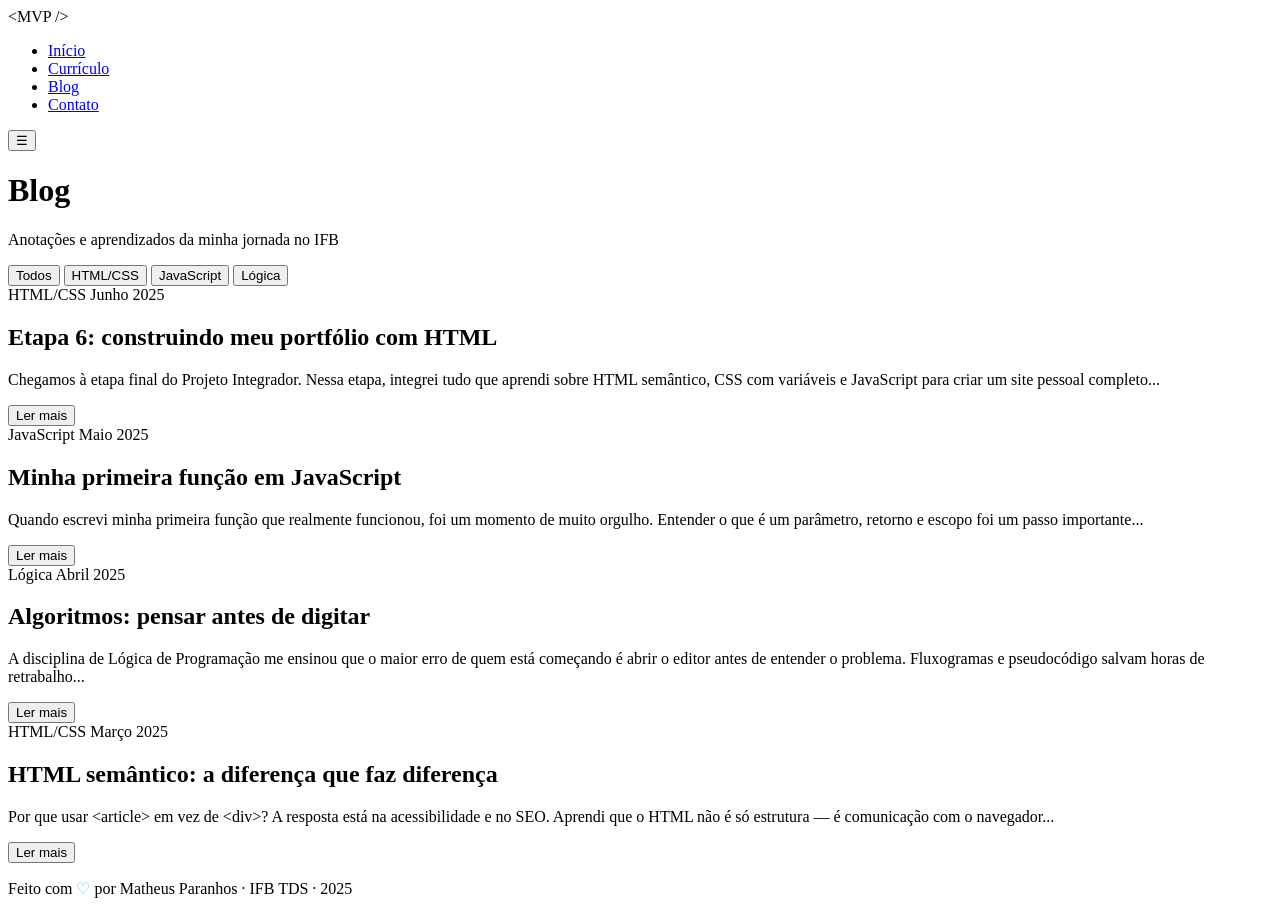
==== blog.html @ c44d76ab "Atualização" ====
<!DOCTYPE html>
<html lang="pt-BR">
<head>
  <meta charset="UTF-8">
  <meta name="viewport" content="width=device-width, initial-scale=1.0">
  <title>Blog — Matheus Paranhos</title>
  <link rel="preconnect" href="https://fonts.googleapis.com">
  <link href="https://fonts.googleapis.com/css2?family=Space+Grotesk:wght@400;600;700&family=Inter:wght@300;400;500&display=swap" rel="stylesheet">
  <link rel="stylesheet" href="style.css">
</head>
<body>

  <nav class="navbar">
    <span class="nav-logo">&lt;MVP /&gt;</span>
    <ul class="nav-links">
      <li><a href="index.html">Início</a></li>
      <li><a href="curriculo.html">Currículo</a></li>
      <li><a href="blog.html" class="active">Blog</a></li>
      <li><a href="contato.html">Contato</a></li>
    </ul>
    <button class="nav-toggle" onclick="toggleMenu()">☰</button>
  </nav>

  <div class="page-header">
    <h1>Blog</h1>
    <p>Anotações e aprendizados da minha jornada no IFB</p>
  </div>

  <main class="blog-container">

    <div class="blog-filter">
      <button class="filter-btn active" onclick="filterPosts('all', this)">Todos</button>
      <button class="filter-btn" onclick="filterPosts('html', this)">HTML/CSS</button>
      <button class="filter-btn" onclick="filterPosts('js', this)">JavaScript</button>
      <button class="filter-btn" onclick="filterPosts('logica', this)">Lógica</button>
    </div>

    <div class="blog-grid" id="blogGrid">

      <article class="blog-post reveal" data-category="html">
        <div class="post-meta">
          <span class="post-category html-tag">HTML/CSS</span>
          <span class="post-date">Junho 2025</span>
        </div>
        <h2>Etapa 6: construindo meu portfólio com HTML</h2>
        <p>Chegamos à etapa final do Projeto Integrador. Nessa etapa, integrei tudo que aprendi
        sobre HTML semântico, CSS com variáveis e JavaScript para criar um site pessoal completo...</p>
        <button class="btn-read" onclick="openPost(this)">Ler mais</button>
        <div class="post-full" style="display:none">
          <p>A etapa 6 do Projeto Integrador foi a mais desafiadora e também a mais recompensadora.
          Precisei criar quatro páginas HTML integradas: início, currículo, blog e contato.
          Aprendi como organizar o código com um arquivo CSS e JS compartilhado, o que economiza
          muito trabalho e mantém o visual consistente.</p>
          <p>O maior desafio foi fazer a responsividade funcionar em celulares. Aprendi sobre
          media queries e como o CSS muda o comportamento dos elementos em telas pequenas.</p>
        </div>
      </article>

      <article class="blog-post reveal" data-category="js">
        <div class="post-meta">
          <span class="post-category js-tag">JavaScript</span>
          <span class="post-date">Maio 2025</span>
        </div>
        <h2>Minha primeira função em JavaScript</h2>
        <p>Quando escrevi minha primeira função que realmente funcionou, foi um momento de muito
        orgulho. Entender o que é um parâmetro, retorno e escopo foi um passo importante...</p>
        <button class="btn-read" onclick="openPost(this)">Ler mais</button>
        <div class="post-full" style="display:none">
          <p>Lógica de Programação I me ensinou que programar não é só escrever código —
          é pensar de forma estruturada antes mesmo de abrir o editor. A função é a menor
          unidade de organização do código, e entendê-la mudou a forma como vejo problemas.</p>
          <p>Dica que aprendi: antes de programar, escreva em português o que a função precisa
          fazer. Parece simples, mas evita muita confusão.</p>
        </div>
      </article>

      <article class="blog-post reveal" data-category="logica">
        <div class="post-meta">
          <span class="post-category logica-tag">Lógica</span>
          <span class="post-date">Abril 2025</span>
        </div>
        <h2>Algoritmos: pensar antes de digitar</h2>
        <p>A disciplina de Lógica de Programação me ensinou que o maior erro de quem está
        começando é abrir o editor antes de entender o problema. Fluxogramas e pseudocódigo
        salvam horas de retrabalho...</p>
        <button class="btn-read" onclick="openPost(this)">Ler mais</button>
        <div class="post-full" style="display:none">
          <p>Fluxograma não é coisa antiga ou inútil. É a ferramenta mais honesta que existe
          para visualizar a lógica antes de traduzir para qualquer linguagem. Erros de lógica
          são muito mais baratos de corrigir no papel do que no código.</p>
          <p>Na aula de Introdução à Informática, descobri como computadores funcionam por baixo
          dos panos — e isso mudou completamente como eu enxergo o que escrevo.</p>
        </div>
      </article>

      <article class="blog-post reveal" data-category="html">
        <div class="post-meta">
          <span class="post-category html-tag">HTML/CSS</span>
          <span class="post-date">Março 2025</span>
        </div>
        <h2>HTML semântico: a diferença que faz diferença</h2>
        <p>Por que usar &lt;article&gt; em vez de &lt;div&gt;? A resposta está na acessibilidade
        e no SEO. Aprendi que o HTML não é só estrutura — é comunicação com o navegador...</p>
        <button class="btn-read" onclick="openPost(this)">Ler mais</button>
        <div class="post-full" style="display:none">
          <p>Tags como header, main, footer, nav, section e article dizem ao navegador o que
          cada parte da página significa. Um leitor de tela para pessoas cegas usa essas
          informações para navegar corretamente.</p>
          <p>Quando aprendi isso, percebi que escrever HTML com divs para tudo é como escrever
          um livro sem capítulos, parágrafos ou títulos. O conteúdo até está lá, mas ninguém
          consegue se orientar.</p>
        </div>
      </article>

    </div>
  </main>

  <footer class="footer">
    <p>Feito com <span style="color:#4fc3f7">&#9825;</span> por Matheus Paranhos · IFB TDS · 2025</p>
  </footer>

  <script src="main.js"></script>
</body>
</html>
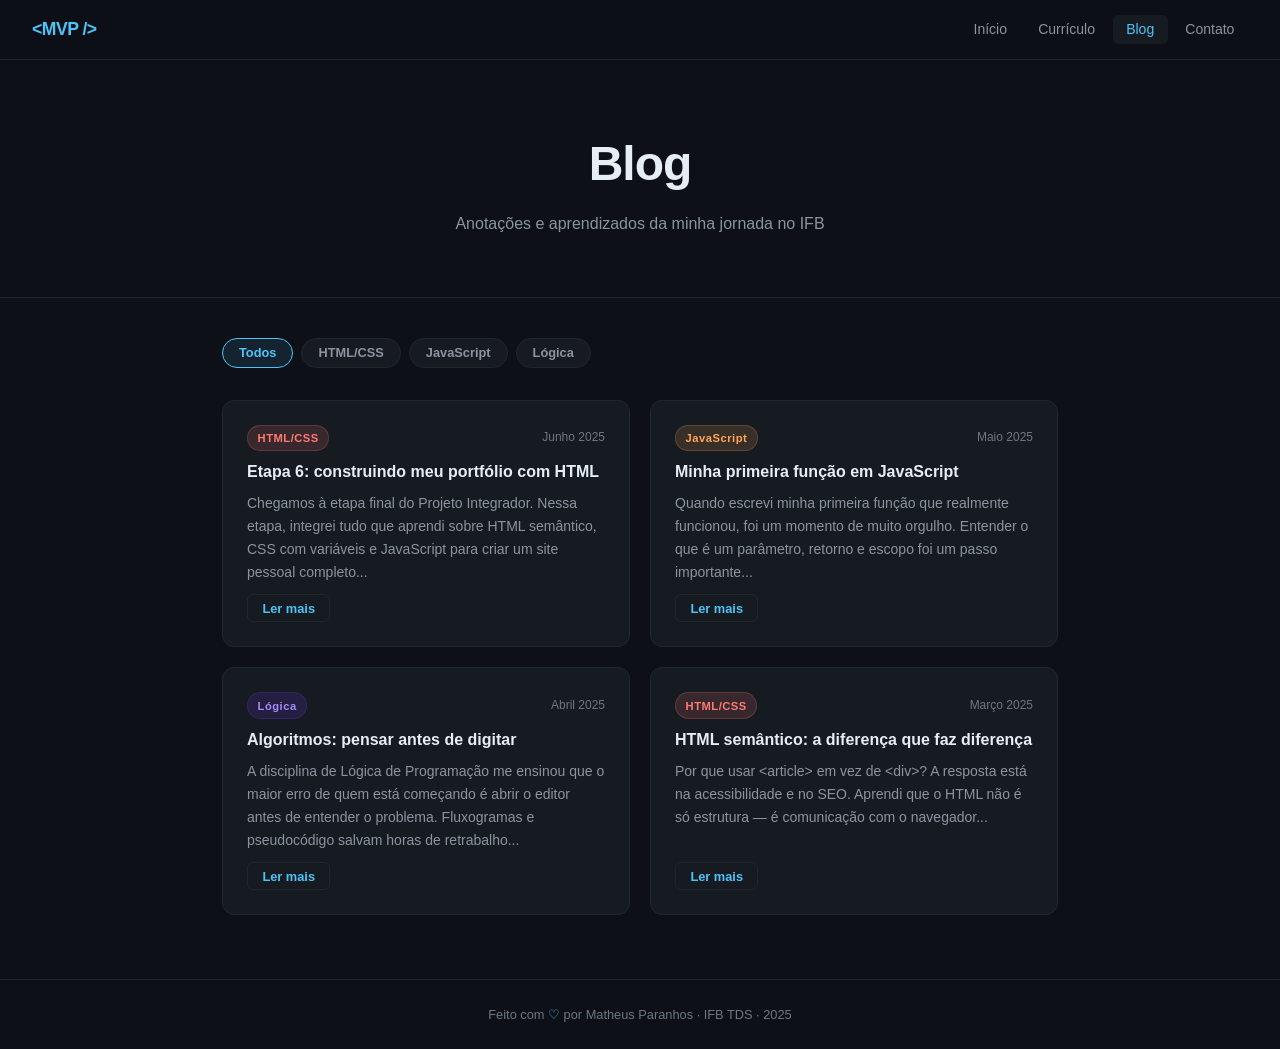
==== commit 2af116d9: "Atualização" ====
--- a/blog.html
+++ b/blog.html
@@ -6,7 +6,7 @@
   <title>Blog — Matheus Paranhos</title>
   <link rel="preconnect" href="https://fonts.googleapis.com">
   <link href="https://fonts.googleapis.com/css2?family=Space+Grotesk:wght@400;600;700&family=Inter:wght@300;400;500&display=swap" rel="stylesheet">
-  <link rel="stylesheet" href="style.css">
+  <link rel="stylesheet" href="assets/css/estilo.css">
 </head>
 <body>
 
@@ -119,6 +119,6 @@
     <p>Feito com <span style="color:#4fc3f7">&#9825;</span> por Matheus Paranhos · IFB TDS · 2025</p>
   </footer>
 
-  <script src="main.js"></script>
+  <script src="assets/js/app.js"></script>
 </body>
 </html>
--- a/assets/css/estilo.css
+++ b/assets/css/estilo.css
@@ -0,0 +1,840 @@
+/* =========================================
+   DESIGN SYSTEM — Matheus Paranhos · IFB
+   ========================================= */
+
+:root {
+  --bg:        #0d1117;
+  --bg-card:   #161b22;
+  --bg-hover:  #1c2230;
+  --border:    #21262d;
+  --accent:    #4fc3f7;
+  --accent2:   #7c3aed;
+  --green:     #3fb950;
+  --text:      #e6edf3;
+  --text-muted:#8b949e;
+  --text-dim:  #6e7681;
+  --danger:    #f85149;
+
+  --font-display: 'Space Grotesk', sans-serif;
+  --font-body:    'Inter', sans-serif;
+
+  --radius:    12px;
+  --radius-sm: 6px;
+  --transition: 0.25s ease;
+}
+
+/* ── Reset ── */
+*, *::before, *::after { box-sizing: border-box; margin: 0; padding: 0; }
+
+html { scroll-behavior: smooth; }
+
+body {
+  font-family: var(--font-body);
+  background: var(--bg);
+  color: var(--text);
+  line-height: 1.65;
+  min-height: 100vh;
+}
+
+a { text-decoration: none; color: inherit; }
+ul { list-style: none; }
+img { max-width: 100%; display: block; }
+
+/* ── Scrollbar ── */
+::-webkit-scrollbar { width: 6px; }
+::-webkit-scrollbar-track { background: var(--bg); }
+::-webkit-scrollbar-thumb { background: var(--border); border-radius: 3px; }
+
+/* =========================================
+   NAVBAR
+   ========================================= */
+.navbar {
+  position: sticky;
+  top: 0;
+  z-index: 100;
+  display: flex;
+  align-items: center;
+  justify-content: space-between;
+  padding: 0 2rem;
+  height: 60px;
+  background: rgba(13,17,23,0.85);
+  backdrop-filter: blur(12px);
+  border-bottom: 1px solid var(--border);
+}
+
+.nav-logo {
+  font-family: var(--font-display);
+  font-weight: 700;
+  font-size: 1.1rem;
+  color: var(--accent);
+  letter-spacing: -0.5px;
+}
+
+.nav-links {
+  display: flex;
+  gap: 0.25rem;
+}
+
+.nav-links a {
+  font-size: 0.875rem;
+  font-weight: 500;
+  padding: 0.4rem 0.85rem;
+  border-radius: var(--radius-sm);
+  color: var(--text-muted);
+  transition: color var(--transition), background var(--transition);
+}
+
+.nav-links a:hover,
+.nav-links a.active {
+  color: var(--text);
+  background: var(--bg-card);
+}
+
+.nav-links a.active {
+  color: var(--accent);
+}
+
+.nav-toggle {
+  display: none;
+  background: none;
+  border: none;
+  color: var(--text);
+  font-size: 1.4rem;
+  cursor: pointer;
+}
+
+/* =========================================
+   BUTTONS
+   ========================================= */
+.btn-primary {
+  display: inline-flex;
+  align-items: center;
+  gap: 0.4rem;
+  background: var(--accent);
+  color: #0d1117;
+  font-family: var(--font-display);
+  font-weight: 700;
+  font-size: 0.875rem;
+  padding: 0.65rem 1.4rem;
+  border-radius: var(--radius-sm);
+  border: none;
+  cursor: pointer;
+  transition: opacity var(--transition), transform var(--transition);
+}
+
+.btn-primary:hover { opacity: 0.88; transform: translateY(-1px); }
+
+.btn-ghost {
+  display: inline-flex;
+  align-items: center;
+  gap: 0.4rem;
+  background: transparent;
+  color: var(--text);
+  font-family: var(--font-display);
+  font-weight: 600;
+  font-size: 0.875rem;
+  padding: 0.65rem 1.4rem;
+  border-radius: var(--radius-sm);
+  border: 1px solid var(--border);
+  cursor: pointer;
+  transition: border-color var(--transition), color var(--transition);
+}
+
+.btn-ghost:hover { border-color: var(--accent); color: var(--accent); }
+
+/* =========================================
+   TAGS / BADGES
+   ========================================= */
+.tag {
+  display: inline-block;
+  font-size: 0.72rem;
+  font-weight: 600;
+  padding: 0.2rem 0.65rem;
+  border-radius: 99px;
+  background: rgba(79,195,247,0.12);
+  color: var(--accent);
+  border: 1px solid rgba(79,195,247,0.2);
+  letter-spacing: 0.3px;
+}
+
+/* =========================================
+   PAGE HEADER (páginas internas)
+   ========================================= */
+.page-header {
+  text-align: center;
+  padding: 4rem 2rem 2.5rem;
+  border-bottom: 1px solid var(--border);
+}
+
+.page-header h1 {
+  font-family: var(--font-display);
+  font-size: clamp(2rem, 5vw, 3rem);
+  font-weight: 700;
+  letter-spacing: -1px;
+  margin-bottom: 0.5rem;
+}
+
+.page-header p {
+  color: var(--text-muted);
+  font-size: 1rem;
+  margin-bottom: 1.2rem;
+}
+
+/* =========================================
+   HERO — index.html
+   ========================================= */
+.hero {
+  min-height: calc(100vh - 60px);
+  display: grid;
+  grid-template-columns: 1fr 1fr;
+  align-items: center;
+  gap: 3rem;
+  padding: 4rem 6vw;
+  position: relative;
+  overflow: hidden;
+}
+
+.hero::before {
+  content: '';
+  position: absolute;
+  top: -200px;
+  right: -200px;
+  width: 600px;
+  height: 600px;
+  background: radial-gradient(circle, rgba(79,195,247,0.07) 0%, transparent 70%);
+  pointer-events: none;
+}
+
+.hero-eyebrow {
+  font-size: 0.875rem;
+  font-weight: 500;
+  color: var(--accent);
+  letter-spacing: 1px;
+  text-transform: uppercase;
+  margin-bottom: 0.5rem;
+}
+
+.hero-name {
+  font-family: var(--font-display);
+  font-size: clamp(2.5rem, 5vw, 4rem);
+  font-weight: 700;
+  line-height: 1.1;
+  letter-spacing: -2px;
+  margin-bottom: 1rem;
+}
+
+.accent { color: var(--accent); }
+
+.hero-sub {
+  color: var(--text-muted);
+  font-size: 1.05rem;
+  margin-bottom: 1.5rem;
+}
+
+.hero-tags { display: flex; flex-wrap: wrap; gap: 0.5rem; margin-bottom: 2rem; }
+
+.hero-ctas { display: flex; gap: 0.75rem; flex-wrap: wrap; }
+
+/* Code card */
+.hero-code {
+  display: flex;
+  justify-content: center;
+}
+
+.code-card {
+  background: var(--bg-card);
+  border: 1px solid var(--border);
+  border-radius: var(--radius);
+  padding: 1.5rem 1.75rem;
+  font-family: 'Courier New', monospace;
+  font-size: 0.85rem;
+  line-height: 1.9;
+  width: 100%;
+  max-width: 400px;
+  position: relative;
+  overflow: hidden;
+}
+
+.code-card::before {
+  content: '● ● ●';
+  display: block;
+  color: var(--text-dim);
+  letter-spacing: 6px;
+  font-size: 0.6rem;
+  margin-bottom: 1rem;
+}
+
+.code-comment { color: var(--text-dim); font-style: italic; }
+.code-kw      { color: #ff7b72; }
+.code-var     { color: #ffa657; }
+.code-key     { color: #79c0ff; }
+.code-str     { color: var(--green); }
+.code-bool    { color: #d2a8ff; }
+.code-fn      { color: #ffa657; }
+
+/* Cards section */
+.cards-section {
+  display: grid;
+  grid-template-columns: repeat(3, 1fr);
+  gap: 1rem;
+  padding: 3rem 6vw 4rem;
+  border-top: 1px solid var(--border);
+}
+
+.card {
+  background: var(--bg-card);
+  border: 1px solid var(--border);
+  border-radius: var(--radius);
+  padding: 2rem 1.5rem;
+  cursor: pointer;
+  transition: border-color var(--transition), transform var(--transition), background var(--transition);
+}
+
+.card:hover {
+  border-color: var(--accent);
+  background: var(--bg-hover);
+  transform: translateY(-3px);
+}
+
+.card-icon { font-size: 1.8rem; margin-bottom: 0.75rem; }
+.card h3 {
+  font-family: var(--font-display);
+  font-size: 1.05rem;
+  font-weight: 700;
+  margin-bottom: 0.4rem;
+}
+.card p { font-size: 0.875rem; color: var(--text-muted); }
+
+/* =========================================
+   CURRÍCULO — curriculo.html
+   ========================================= */
+
+/* Foto de perfil */
+.profile-photo-area {
+  display: flex;
+  flex-direction: column;
+  align-items: center;
+  padding: 2.5rem 2rem 0;
+}
+
+.profile-photo-wrap {
+  width: 120px;
+  height: 120px;
+  border-radius: 50%;
+  border: 3px solid var(--accent);
+  background: var(--bg-card);
+  overflow: hidden;
+  display: flex;
+  align-items: center;
+  justify-content: center;
+  position: relative;
+  cursor: pointer;
+}
+
+.profile-photo-wrap img {
+  width: 100%;
+  height: 100%;
+  object-fit: cover;
+}
+
+.profile-photo-placeholder {
+  font-family: var(--font-display);
+  font-size: 2.5rem;
+  font-weight: 700;
+  color: var(--accent);
+  user-select: none;
+}
+
+.photo-upload-hint {
+  margin-top: 0.6rem;
+  font-size: 0.75rem;
+  color: var(--text-dim);
+}
+
+.photo-upload-hint label {
+  color: var(--accent);
+  cursor: pointer;
+  text-decoration: underline;
+}
+
+#photoInput { display: none; }
+
+/* CV layout */
+.cv-container {
+  max-width: 860px;
+  margin: 0 auto;
+  padding: 2rem 2rem 4rem;
+}
+
+.cv-section {
+  display: grid;
+  grid-template-columns: 120px 1fr;
+  gap: 1.5rem;
+  padding: 2rem 0;
+}
+
+.cv-section-label {
+  font-size: 0.72rem;
+  font-weight: 700;
+  letter-spacing: 1.5px;
+  text-transform: uppercase;
+  color: var(--text-dim);
+  padding-top: 0.25rem;
+}
+
+.profile-row {
+  display: flex;
+  gap: 1.5rem;
+  align-items: flex-start;
+}
+
+.profile-avatar {
+  width: 56px;
+  height: 56px;
+  border-radius: 50%;
+  background: linear-gradient(135deg, var(--accent), var(--accent2));
+  display: flex;
+  align-items: center;
+  justify-content: center;
+  font-family: var(--font-display);
+  font-weight: 700;
+  font-size: 1rem;
+  color: #fff;
+  flex-shrink: 0;
+}
+
+.cv-name {
+  font-family: var(--font-display);
+  font-size: 1.5rem;
+  font-weight: 700;
+  letter-spacing: -0.5px;
+  margin-bottom: 0.2rem;
+}
+
+.cv-title {
+  color: var(--accent);
+  font-size: 0.9rem;
+  font-weight: 500;
+  margin-bottom: 0.6rem;
+}
+
+.cv-desc { color: var(--text-muted); font-size: 0.9rem; }
+
+/* Divisória de formações — assinatura do design */
+.section-divider {
+  display: flex;
+  align-items: center;
+  gap: 1rem;
+  padding: 0.5rem 0;
+  margin: 0.5rem 0;
+}
+
+.divider-line {
+  flex: 1;
+  height: 1px;
+  background: linear-gradient(90deg, transparent, var(--accent), transparent);
+  opacity: 0.5;
+}
+
+.divider-label {
+  font-family: var(--font-display);
+  font-size: 0.7rem;
+  font-weight: 700;
+  letter-spacing: 2px;
+  text-transform: uppercase;
+  color: var(--accent);
+  white-space: nowrap;
+  padding: 0.3rem 0.8rem;
+  border: 1px solid rgba(79,195,247,0.3);
+  border-radius: 99px;
+  background: rgba(79,195,247,0.06);
+}
+
+/* Divisória interna entre formações */
+.inner-divider {
+  margin: 0 0 0 120px;
+  height: 1px;
+  background: var(--border);
+  opacity: 0.6;
+}
+
+/* Educação */
+.edu-item {
+  display: flex;
+  gap: 1.5rem;
+}
+
+.edu-period {
+  font-size: 0.78rem;
+  font-weight: 600;
+  color: var(--text-dim);
+  white-space: nowrap;
+  padding-top: 0.2rem;
+  min-width: 90px;
+}
+
+.edu-body h3 {
+  font-family: var(--font-display);
+  font-size: 1rem;
+  font-weight: 700;
+  margin-bottom: 0.2rem;
+}
+
+.edu-inst {
+  color: var(--accent);
+  font-size: 0.84rem;
+  font-weight: 500;
+  margin-bottom: 0.5rem;
+}
+
+.edu-desc { color: var(--text-muted); font-size: 0.875rem; margin-bottom: 0.75rem; }
+
+.edu-tags { display: flex; flex-wrap: wrap; gap: 0.4rem; }
+
+/* Habilidades */
+.skills-grid {
+  display: grid;
+  grid-template-columns: 1fr 1fr;
+  gap: 1rem 2rem;
+}
+
+.skill-item { }
+
+.skill-header {
+  display: flex;
+  justify-content: space-between;
+  font-size: 0.84rem;
+  font-weight: 500;
+  margin-bottom: 0.35rem;
+}
+
+.skill-pct { color: var(--accent); font-weight: 700; }
+
+.skill-bar {
+  height: 5px;
+  background: var(--border);
+  border-radius: 99px;
+  overflow: hidden;
+}
+
+.skill-fill {
+  height: 100%;
+  background: linear-gradient(90deg, var(--accent2), var(--accent));
+  border-radius: 99px;
+  width: 0%;
+  transition: width 1s ease;
+}
+
+/* Projetos */
+.project-card {
+  background: var(--bg-card);
+  border: 1px solid var(--border);
+  border-radius: var(--radius);
+  padding: 1.5rem;
+  transition: border-color var(--transition);
+  margin-bottom: 1rem;
+}
+
+.project-card:hover { border-color: var(--accent); }
+
+.project-header {
+  display: flex;
+  align-items: flex-start;
+  justify-content: space-between;
+  gap: 1rem;
+  margin-bottom: 0.6rem;
+}
+
+.project-header h3 {
+  font-family: var(--font-display);
+  font-size: 0.95rem;
+  font-weight: 700;
+}
+
+.project-badge {
+  font-size: 0.72rem;
+  font-weight: 700;
+  padding: 0.2rem 0.6rem;
+  border-radius: 99px;
+  background: rgba(63,185,80,0.15);
+  color: var(--green);
+  border: 1px solid rgba(63,185,80,0.3);
+  white-space: nowrap;
+}
+
+.project-card p { color: var(--text-muted); font-size: 0.875rem; margin-bottom: 0.75rem; }
+
+/* Código destaque inline */
+.code-preview {
+  background: var(--bg);
+  border: 1px solid var(--border);
+  border-radius: var(--radius-sm);
+  padding: 0.75rem 1rem;
+  font-family: 'Courier New', monospace;
+  font-size: 0.76rem;
+  color: var(--text-muted);
+  line-height: 1.7;
+  margin: 0.75rem 0;
+  max-height: 120px;
+  overflow-y: auto;
+  white-space: pre;
+}
+
+/* =========================================
+   BLOG — blog.html
+   ========================================= */
+.blog-container {
+  max-width: 900px;
+  margin: 0 auto;
+  padding: 2.5rem 2rem 4rem;
+}
+
+.blog-filter {
+  display: flex;
+  gap: 0.5rem;
+  flex-wrap: wrap;
+  margin-bottom: 2rem;
+}
+
+.filter-btn {
+  font-size: 0.8rem;
+  font-weight: 600;
+  padding: 0.4rem 1rem;
+  border-radius: 99px;
+  background: var(--bg-card);
+  border: 1px solid var(--border);
+  color: var(--text-muted);
+  cursor: pointer;
+  transition: all var(--transition);
+}
+
+.filter-btn:hover,
+.filter-btn.active {
+  background: rgba(79,195,247,0.1);
+  border-color: var(--accent);
+  color: var(--accent);
+}
+
+.blog-grid {
+  display: grid;
+  grid-template-columns: 1fr 1fr;
+  gap: 1.25rem;
+}
+
+.blog-post {
+  background: var(--bg-card);
+  border: 1px solid var(--border);
+  border-radius: var(--radius);
+  padding: 1.5rem;
+  display: flex;
+  flex-direction: column;
+  gap: 0.6rem;
+  transition: border-color var(--transition), transform var(--transition);
+}
+
+.blog-post:hover { border-color: rgba(79,195,247,0.4); transform: translateY(-2px); }
+
+.post-meta { display: flex; align-items: center; justify-content: space-between; }
+
+.post-category {
+  font-size: 0.7rem;
+  font-weight: 700;
+  padding: 0.2rem 0.6rem;
+  border-radius: 99px;
+  letter-spacing: 0.5px;
+}
+
+.html-tag   { background: rgba(255,123,114,0.15); color: #ff7b72; border: 1px solid rgba(255,123,114,0.2); }
+.js-tag     { background: rgba(255,166,87,0.15);  color: #ffa657; border: 1px solid rgba(255,166,87,0.2); }
+.logica-tag { background: rgba(124,58,237,0.15);  color: #a78bfa; border: 1px solid rgba(124,58,237,0.2); }
+
+.post-date { font-size: 0.75rem; color: var(--text-dim); }
+
+.blog-post h2 {
+  font-family: var(--font-display);
+  font-size: 1rem;
+  font-weight: 700;
+  line-height: 1.35;
+}
+
+.blog-post p { font-size: 0.875rem; color: var(--text-muted); flex: 1; }
+
+.btn-read {
+  align-self: flex-start;
+  font-size: 0.8rem;
+  font-weight: 600;
+  padding: 0.35rem 0.9rem;
+  border-radius: var(--radius-sm);
+  background: transparent;
+  border: 1px solid var(--border);
+  color: var(--accent);
+  cursor: pointer;
+  transition: all var(--transition);
+}
+
+.btn-read:hover { background: rgba(79,195,247,0.1); border-color: var(--accent); }
+
+.post-full {
+  border-top: 1px solid var(--border);
+  padding-top: 0.75rem;
+  margin-top: 0.25rem;
+  font-size: 0.85rem;
+  color: var(--text-muted);
+  line-height: 1.7;
+}
+
+.post-full p + p { margin-top: 0.6rem; }
+
+/* =========================================
+   CONTATO — contato.html
+   ========================================= */
+.contact-container {
+  max-width: 920px;
+  margin: 0 auto;
+  padding: 2.5rem 2rem 4rem;
+}
+
+.contact-grid {
+  display: grid;
+  grid-template-columns: 1fr 1.2fr;
+  gap: 3rem;
+  align-items: start;
+}
+
+.contact-info h2,
+.contact-form h2 {
+  font-family: var(--font-display);
+  font-size: 1.3rem;
+  font-weight: 700;
+  margin-bottom: 0.75rem;
+}
+
+.contact-info > p { color: var(--text-muted); font-size: 0.9rem; margin-bottom: 1.5rem; }
+
+.contact-links { display: flex; flex-direction: column; gap: 0.75rem; }
+
+.contact-link {
+  display: flex;
+  align-items: center;
+  gap: 1rem;
+  padding: 0.9rem 1rem;
+  background: var(--bg-card);
+  border: 1px solid var(--border);
+  border-radius: var(--radius);
+  transition: border-color var(--transition), transform var(--transition);
+}
+
+.contact-link:hover { border-color: var(--accent); transform: translateX(4px); }
+
+.contact-icon {
+  width: 36px;
+  height: 36px;
+  display: flex;
+  align-items: center;
+  justify-content: center;
+  background: rgba(79,195,247,0.1);
+  border-radius: 8px;
+  font-size: 1rem;
+  color: var(--accent);
+  flex-shrink: 0;
+}
+
+.contact-link strong { display: block; font-size: 0.84rem; font-weight: 600; }
+.contact-link span   { font-size: 0.78rem; color: var(--text-dim); }
+
+/* Form */
+.form-group { display: flex; flex-direction: column; gap: 0.4rem; margin-bottom: 1rem; }
+
+.form-group label {
+  font-size: 0.8rem;
+  font-weight: 600;
+  color: var(--text-muted);
+}
+
+.form-group input,
+.form-group textarea {
+  background: var(--bg-card);
+  border: 1px solid var(--border);
+  border-radius: var(--radius-sm);
+  padding: 0.65rem 0.9rem;
+  color: var(--text);
+  font-family: var(--font-body);
+  font-size: 0.875rem;
+  transition: border-color var(--transition);
+  outline: none;
+  resize: vertical;
+}
+
+.form-group input:focus,
+.form-group textarea:focus { border-color: var(--accent); }
+
+.form-feedback {
+  margin-top: 0.75rem;
+  font-size: 0.875rem;
+  padding: 0.65rem 1rem;
+  border-radius: var(--radius-sm);
+}
+
+.form-feedback.success { background: rgba(63,185,80,0.1); color: var(--green); border: 1px solid rgba(63,185,80,0.3); }
+.form-feedback.error   { background: rgba(248,81,73,0.1);  color: var(--danger); border: 1px solid rgba(248,81,73,0.3); }
+
+/* =========================================
+   FOOTER
+   ========================================= */
+.footer {
+  text-align: center;
+  padding: 1.5rem;
+  border-top: 1px solid var(--border);
+  font-size: 0.8rem;
+  color: var(--text-dim);
+}
+
+/* =========================================
+   REVEAL ANIMATION
+   ========================================= */
+.reveal {
+  opacity: 0;
+  transform: translateY(18px);
+  transition: opacity 0.55s ease, transform 0.55s ease;
+}
+
+.reveal.visible {
+  opacity: 1;
+  transform: translateY(0);
+}
+
+/* =========================================
+   PRINT
+   ========================================= */
+@media print {
+  .navbar, .btn-primary, .page-header button { display: none; }
+  body { background: #fff; color: #000; }
+  .cv-section-label { color: #555; }
+  .cv-name { color: #000; }
+  .accent, .cv-title, .edu-inst { color: #0066aa; }
+  .bg-card, .code-preview { background: #f5f5f5; }
+}
+
+/* =========================================
+   RESPONSIVO
+   ========================================= */
+@media (max-width: 768px) {
+  .nav-links { display: none; flex-direction: column; position: absolute; top: 60px; left: 0; right: 0; background: var(--bg-card); border-bottom: 1px solid var(--border); padding: 1rem; gap: 0.25rem; }
+  .nav-links.open { display: flex; }
+  .nav-toggle { display: block; }
+
+  .hero { grid-template-columns: 1fr; padding: 3rem 1.5rem; min-height: auto; gap: 2rem; }
+  .hero-code { display: none; }
+
+  .cards-section { grid-template-columns: 1fr; padding: 2rem 1.5rem; }
+
+  .cv-section { grid-template-columns: 1fr; gap: 0.5rem; }
+  .cv-section-label { font-size: 0.65rem; }
+  .inner-divider { margin-left: 0; }
+  .skills-grid { grid-template-columns: 1fr; }
+  .edu-item { flex-direction: column; gap: 0.25rem; }
+
+  .blog-grid { grid-template-columns: 1fr; }
+
+  .contact-grid { grid-template-columns: 1fr; gap: 2rem; }
+}
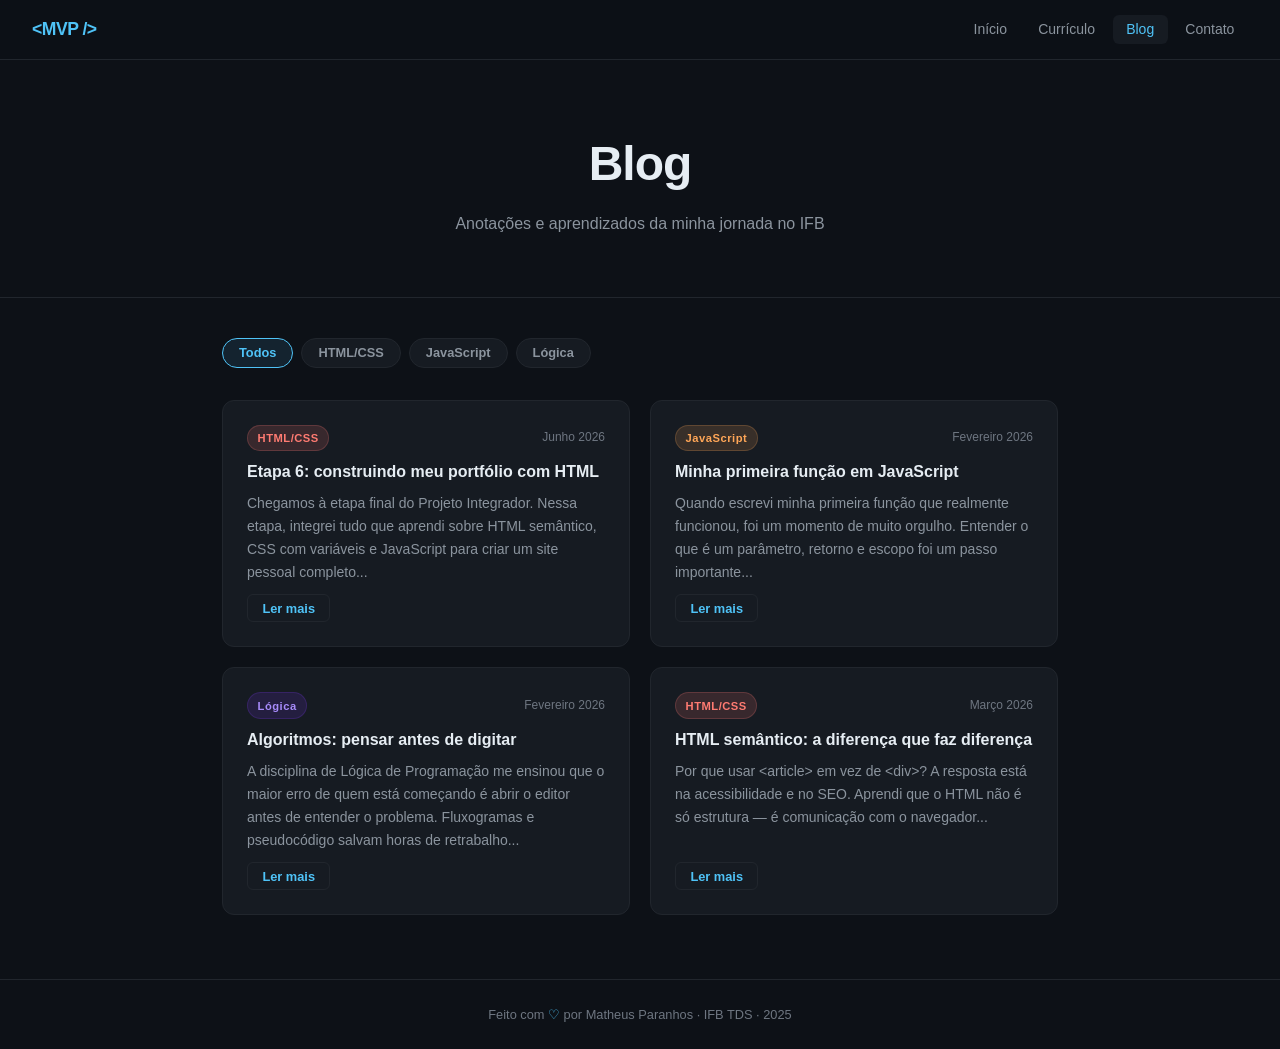
==== commit a4174de1: "Atualização" ====
--- a/blog.html
+++ b/blog.html
@@ -40,7 +40,7 @@
       <article class="blog-post reveal" data-category="html">
         <div class="post-meta">
           <span class="post-category html-tag">HTML/CSS</span>
-          <span class="post-date">Junho 2025</span>
+          <span class="post-date">Junho 2026</span>
         </div>
         <h2>Etapa 6: construindo meu portfólio com HTML</h2>
         <p>Chegamos à etapa final do Projeto Integrador. Nessa etapa, integrei tudo que aprendi
@@ -59,7 +59,7 @@
       <article class="blog-post reveal" data-category="js">
         <div class="post-meta">
           <span class="post-category js-tag">JavaScript</span>
-          <span class="post-date">Maio 2025</span>
+          <span class="post-date">Fevereiro 2026</span>
         </div>
         <h2>Minha primeira função em JavaScript</h2>
         <p>Quando escrevi minha primeira função que realmente funcionou, foi um momento de muito
@@ -77,7 +77,7 @@
       <article class="blog-post reveal" data-category="logica">
         <div class="post-meta">
           <span class="post-category logica-tag">Lógica</span>
-          <span class="post-date">Abril 2025</span>
+          <span class="post-date">Fevereiro 2026</span>
         </div>
         <h2>Algoritmos: pensar antes de digitar</h2>
         <p>A disciplina de Lógica de Programação me ensinou que o maior erro de quem está
@@ -96,7 +96,7 @@
       <article class="blog-post reveal" data-category="html">
         <div class="post-meta">
           <span class="post-category html-tag">HTML/CSS</span>
-          <span class="post-date">Março 2025</span>
+          <span class="post-date">Março 2026</span>
         </div>
         <h2>HTML semântico: a diferença que faz diferença</h2>
         <p>Por que usar &lt;article&gt; em vez de &lt;div&gt;? A resposta está na acessibilidade
--- a/assets/css/estilo.css
+++ b/assets/css/estilo.css
@@ -204,7 +204,33 @@
   background: radial-gradient(circle, rgba(79,195,247,0.07) 0%, transparent 70%);
   pointer-events: none;
 }
-
+.hero-photo-wrap {
+  width: 90px;
+  height: 90px;
+  border-radius: 50%;
+  border: 3px solid var(--accent);
+  overflow: hidden;
+  margin-bottom: 1.25rem;
+  background: var(--bg-card);
+  position: relative;
+}
+.hero-photo {
+  width: 100%;
+  height: 150%;
+  object-fit: cover;
+  display: block;
+}
+.hero-initials {
+  width: 100%;
+  height: 100%;
+  align-items: center;
+  justify-content: center;
+  font-family: var(--font-display);
+  font-weight: 700;
+  font-size: 1.6rem;
+  color: var(--accent);
+  background: var(--bg-card);
+}
 .hero-eyebrow {
   font-size: 0.875rem;
   font-weight: 500;
@@ -238,7 +264,7 @@
 /* Code card */
 .hero-code {
   display: flex;
-  justify-content: center;
+  justify-content: end;
 }
 
 .code-card {
@@ -250,7 +276,7 @@
   font-size: 0.85rem;
   line-height: 1.9;
   width: 100%;
-  max-width: 400px;
+  max-width: 520px;
   position: relative;
   overflow: hidden;
 }
@@ -310,54 +336,29 @@
    ========================================= */
 
 /* Foto de perfil */
-.profile-photo-area {
-  display: flex;
-  flex-direction: column;
-  align-items: center;
-  padding: 2.5rem 2rem 0;
-}
-
-.profile-photo-wrap {
-  width: 120px;
-  height: 120px;
-  border-radius: 50%;
-  border: 3px solid var(--accent);
-  background: var(--bg-card);
-  overflow: hidden;
-  display: flex;
-  align-items: center;
-  justify-content: center;
-  position: relative;
-  cursor: pointer;
-}
-
-.profile-photo-wrap img {
-  width: 100%;
-  height: 100%;
-  object-fit: cover;
-}
-
-.profile-photo-placeholder {
-  font-family: var(--font-display);
-  font-size: 2.5rem;
-  font-weight: 700;
-  color: var(--accent);
-  user-select: none;
-}
-
-.photo-upload-hint {
-  margin-top: 0.6rem;
-  font-size: 0.75rem;
-  color: var(--text-dim);
-}
-
-.photo-upload-hint label {
-  color: var(--accent);
-  cursor: pointer;
-  text-decoration: underline;
-}
-
-#photoInput { display: none; }
+.cv-photo-wrap {
+      width: 72px;
+      height: 72px;
+      border-radius: 50%;
+      border: 3px solid var(--accent);
+      overflow: hidden;
+      flex-shrink: 0;
+      background: var(--bg-card);
+      position: relative;
+    }
+    .cv-photo {
+      width: 100%;
+      height: 100%;
+      object-fit: cover;
+      display: block;
+    }
+    /* fallback: reutiliza .profile-avatar já existente no CSS */
+    .cv-photo-wrap .profile-avatar {
+      width: 100%;
+      height: 100%;
+      border-radius: 0;
+      border: none;
+    }
 
 /* CV layout */
 .cv-container {
@@ -497,9 +498,6 @@
   grid-template-columns: 1fr 1fr;
   gap: 1rem 2rem;
 }
-
-.skill-item { }
-
 .skill-header {
   display: flex;
   justify-content: space-between;
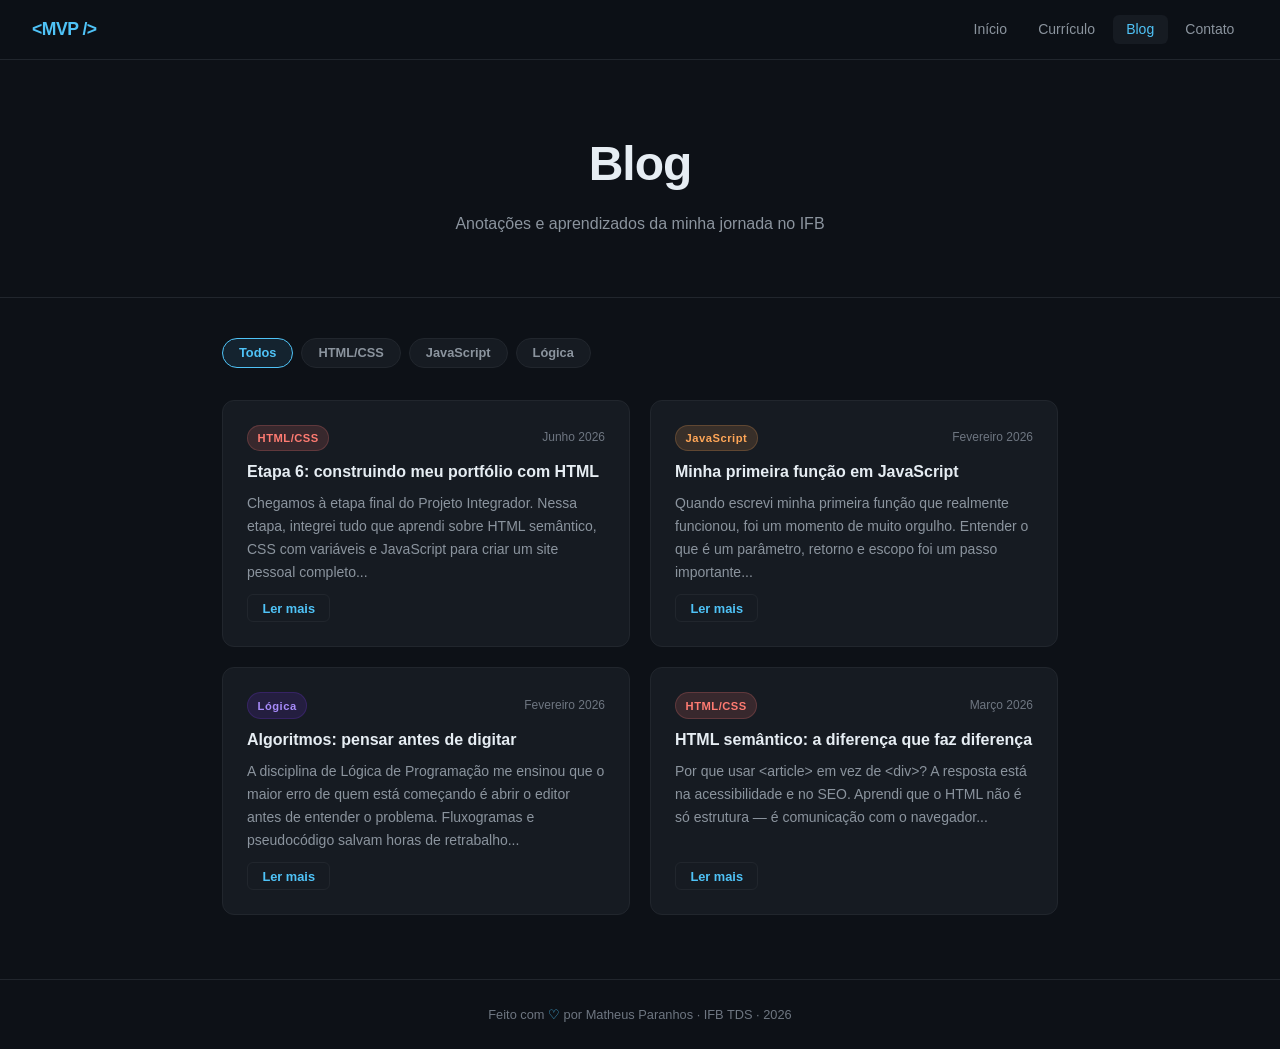
==== commit 6e7bbb61: "Atualização" ====
--- a/blog.html
+++ b/blog.html
@@ -116,7 +116,7 @@
   </main>
 
   <footer class="footer">
-    <p>Feito com <span style="color:#4fc3f7">&#9825;</span> por Matheus Paranhos · IFB TDS · 2025</p>
+    <p>Feito com <span style="color:#4fc3f7">&#9825;</span> por Matheus Paranhos · IFB TDS · 2026</p>
   </footer>
 
   <script src="assets/js/app.js"></script>
